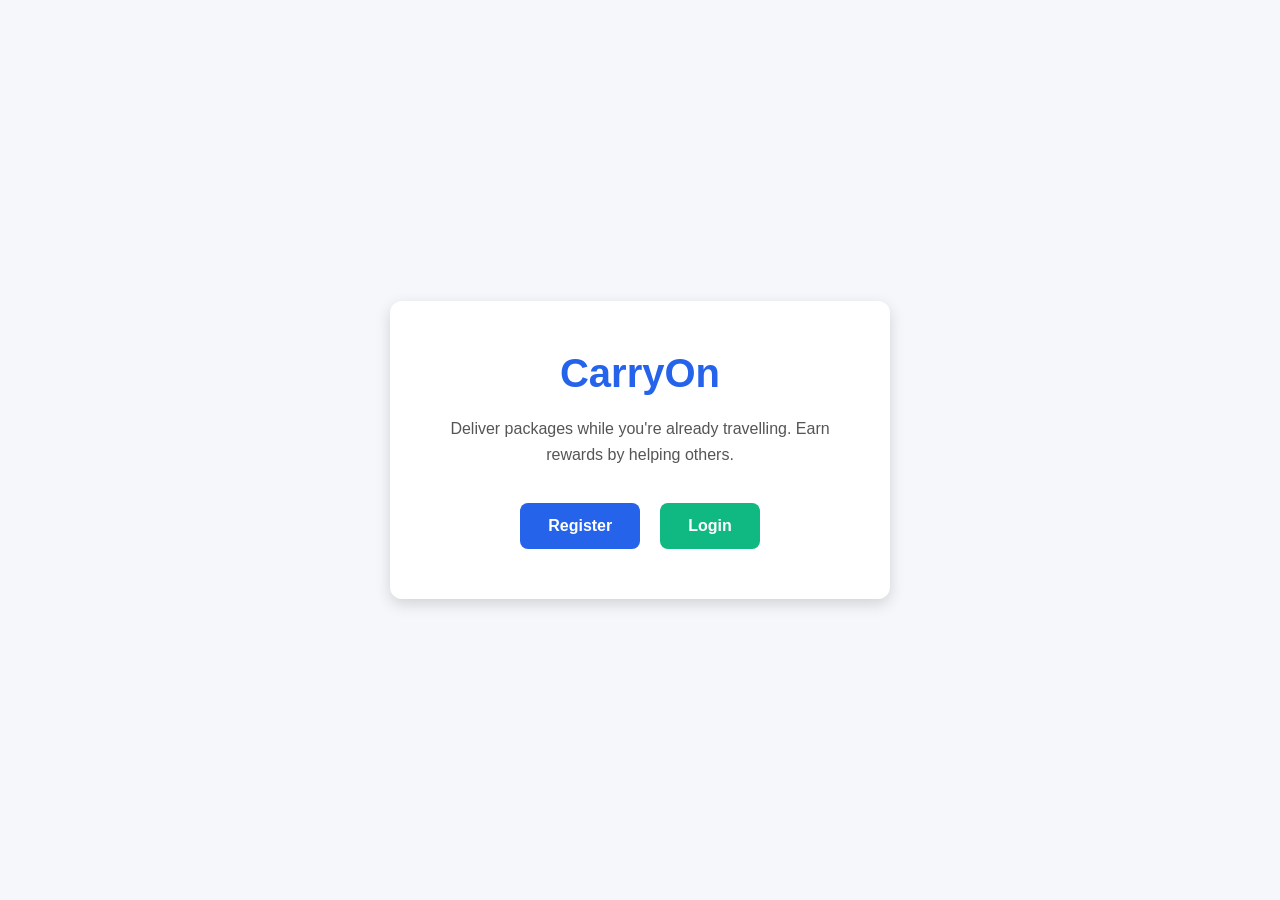
==== index.html @ 8bd2ea1e "SCRUM-6 Create landing page" ====
<!DOCTYPE html>
<html lang="en">
<head>
    <meta charset="UTF-8">
    <meta name="viewport" content="width=device-width, initial-scale=1.0">
    <title>CarryOn</title>

    <link rel="stylesheet" href="css/style.css">
</head>
<body>

    <div class="container">

        <div class="hero">

            <h1>CarryOn</h1>

            <p class="subtitle">
                Deliver packages while you're already travelling.
                Earn rewards by helping others.
            </p>

            <div class="buttons">

                <a href="register.html" class="btn primary">
                    Register
                </a>

                <a href="login.html" class="btn secondary">
                    Login
                </a>

            </div>

        </div>

    </div>

</body>
</html>
---- css/style.css ----
*{
    margin:0;
    padding:0;
    box-sizing:border-box;
    font-family:Arial, Helvetica, sans-serif;
}

body{

    background:#f5f7fb;

    display:flex;

    justify-content:center;

    align-items:center;

    min-height:100vh;

}

.container{

    width:100%;

    display:flex;

    justify-content:center;

}

.hero{

    background:white;

    width:500px;

    padding:50px;

    border-radius:12px;

    text-align:center;

    box-shadow:0 5px 15px rgba(0,0,0,.15);

}

.hero h1{

    color:#2563eb;

    margin-bottom:20px;

    font-size:40px;

}

.subtitle{

    color:#555;

    line-height:1.6;

    margin-bottom:35px;

}

.buttons{

    display:flex;

    justify-content:center;

    gap:20px;

}

.btn{

    text-decoration:none;

    padding:14px 28px;

    border-radius:8px;

    font-weight:bold;

    transition:.3s;

}

.primary{

    background:#2563eb;

    color:white;

}

.primary:hover{

    background:#1d4ed8;

}

.secondary{

    background:#10b981;

    color:white;

}

.secondary:hover{

    background:#059669;

}
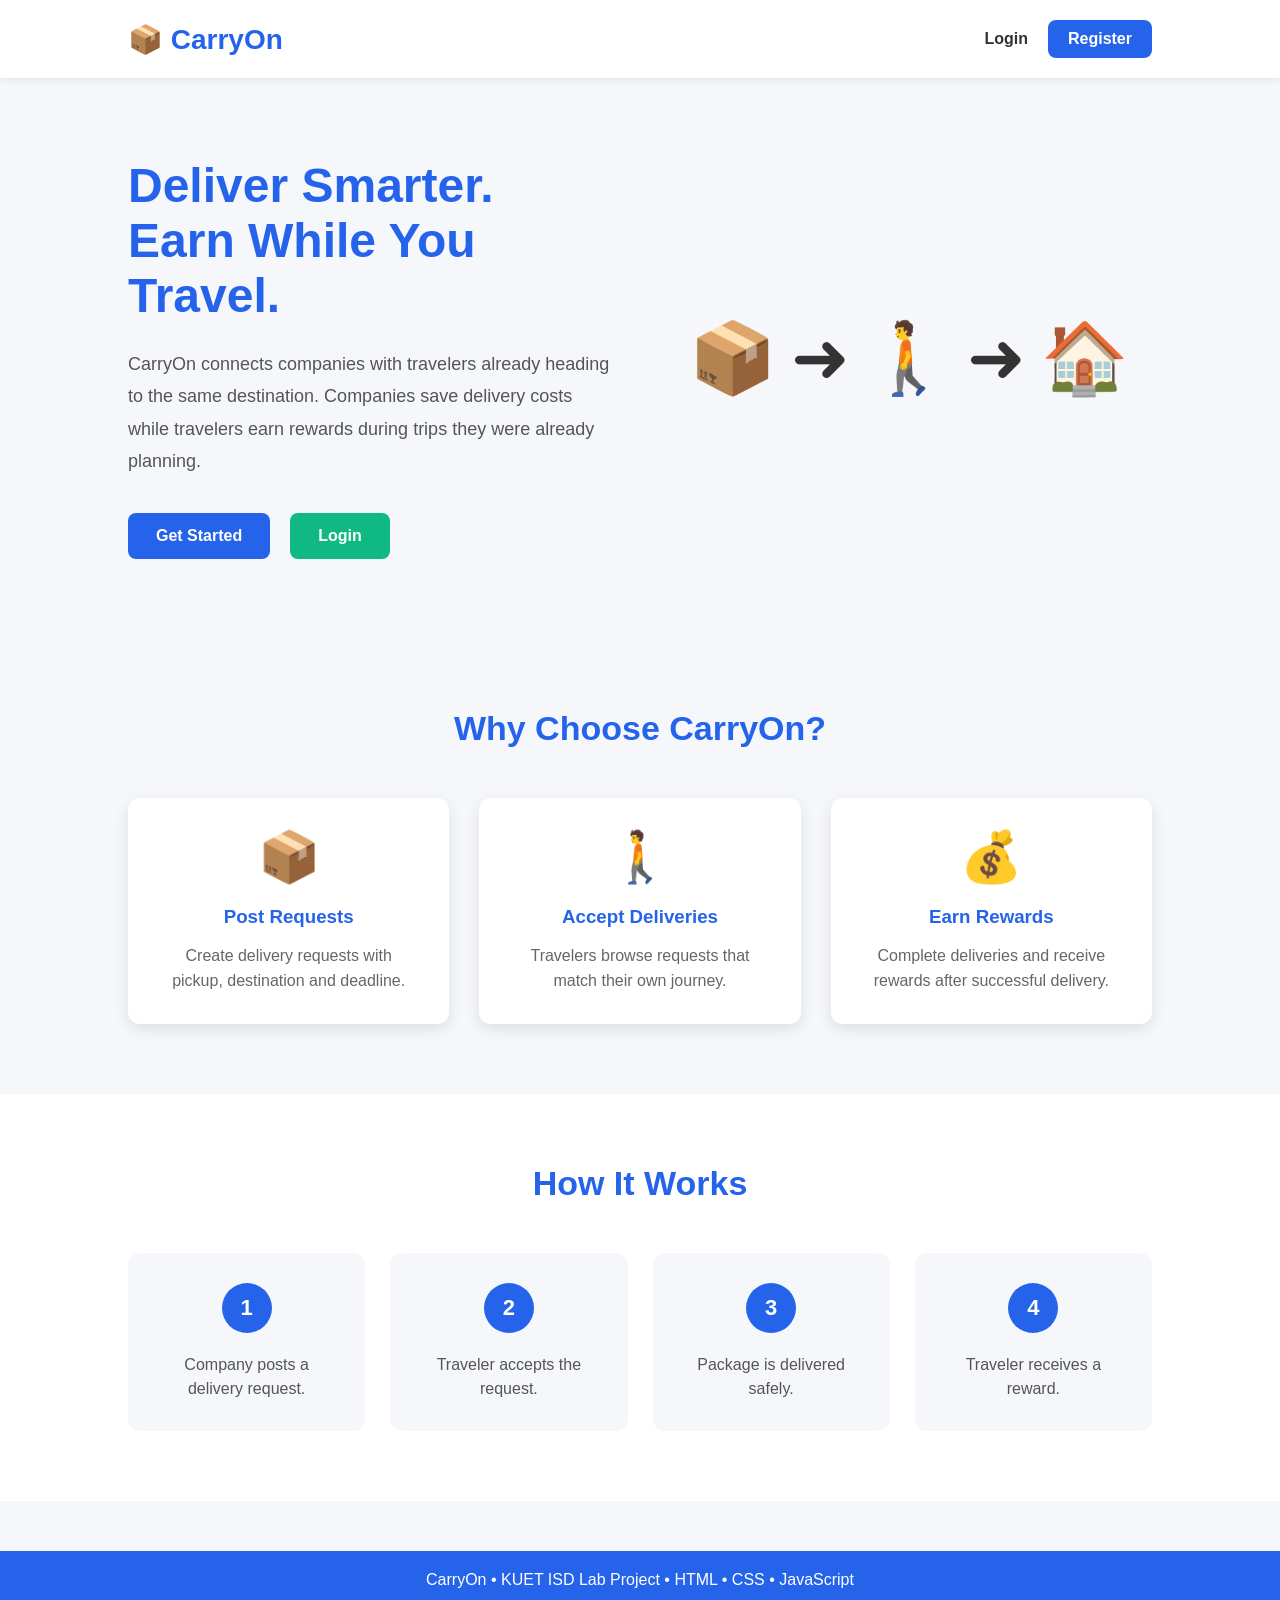
==== commit 228e08a3: "SCRUM-6 Improve landing page UI" ====
--- a/index.html
+++ b/index.html
@@ -1,5 +1,6 @@
 <!DOCTYPE html>
 <html lang="en">
+
 <head>
     <meta charset="UTF-8">
     <meta name="viewport" content="width=device-width, initial-scale=1.0">
@@ -7,34 +8,115 @@
 
     <link rel="stylesheet" href="css/style.css">
 </head>
+
 <body>
 
-    <div class="container">
+    <nav class="navbar">
+        <div class="logo">📦 CarryOn</div>
 
-        <div class="hero">
+        <div class="nav-links">
+            <a href="login.html">Login</a>
+            <a href="register.html" class="nav-btn">Register</a>
+        </div>
+    </nav>
 
-            <h1>CarryOn</h1>
+    <section class="hero">
 
-            <p class="subtitle">
-                Deliver packages while you're already travelling.
-                Earn rewards by helping others.
+        <div class="hero-text">
+
+            <h1>Deliver Smarter.<br>Earn While You Travel.</h1>
+
+            <p>
+                CarryOn connects companies with travelers already heading to the
+                same destination. Companies save delivery costs while travelers
+                earn rewards during trips they were already planning.
             </p>
 
-            <div class="buttons">
+            <div class="hero-buttons">
+                <a href="register.html" class="btn primary">Get Started</a>
+                <a href="login.html" class="btn secondary">Login</a>
+            </div>
 
-                <a href="register.html" class="btn primary">
-                    Register
-                </a>
+        </div>
 
-                <a href="login.html" class="btn secondary">
-                    Login
-                </a>
+        <div class="hero-image">
+
+            <div class="animation">
+
+                <span>📦</span>
+                <span class="arrow">➜</span>
+                <span>🚶</span>
+                <span class="arrow">➜</span>
+                <span>🏠</span>
 
             </div>
 
         </div>
 
-    </div>
+    </section>
+
+    <section class="features">
+
+        <h2>Why Choose CarryOn?</h2>
+
+        <div class="feature-grid">
+
+            <div class="card">
+                <div class="icon">📦</div>
+                <h3>Post Requests</h3>
+                <p>Create delivery requests with pickup, destination and deadline.</p>
+            </div>
+
+            <div class="card">
+                <div class="icon">🚶</div>
+                <h3>Accept Deliveries</h3>
+                <p>Travelers browse requests that match their own journey.</p>
+            </div>
+
+            <div class="card">
+                <div class="icon">💰</div>
+                <h3>Earn Rewards</h3>
+                <p>Complete deliveries and receive rewards after successful delivery.</p>
+            </div>
+
+        </div>
+
+    </section>
+
+    <section class="how-it-works">
+
+        <h2>How It Works</h2>
+
+        <div class="steps">
+
+            <div class="step">
+                <span>1</span>
+                <p>Company posts a delivery request.</p>
+            </div>
+
+            <div class="step">
+                <span>2</span>
+                <p>Traveler accepts the request.</p>
+            </div>
+
+            <div class="step">
+                <span>3</span>
+                <p>Package is delivered safely.</p>
+            </div>
+
+            <div class="step">
+                <span>4</span>
+                <p>Traveler receives a reward.</p>
+            </div>
+
+        </div>
+
+    </section>
+
+    <footer>
+        <p>CarryOn • KUET ISD Lab Project • HTML • CSS • JavaScript</p>
+    </footer>
 
 </body>
+
 </html>
--- a/css/style.css
+++ b/css/style.css
@@ -6,113 +6,476 @@
 }
 
 body{
-
     background:#f5f7fb;
+    color:#333;
+}
+
+a{
+    text-decoration:none;
+}
+
+.navbar{
+
+    display:flex;
+    justify-content:space-between;
+    align-items:center;
+
+    padding:20px 10%;
+
+    background:white;
+
+    box-shadow:0 2px 8px rgba(0,0,0,.08);
+
+}
+
+.logo{
+
+    font-size:28px;
+
+    font-weight:bold;
+
+    color:#2563EB;
+
+}
+
+.nav-links{
+
+    display:flex;
+
+    gap:20px;
+
+    align-items:center;
+
+}
+
+.nav-links a{
+
+    color:#333;
+
+    font-weight:bold;
+
+}
+
+.nav-btn{
+
+    background:#2563EB;
+
+    color:white !important;
+
+    padding:10px 20px;
+
+    border-radius:8px;
+
+}
+
+.hero{
+
+    display:flex;
+
+    justify-content:space-between;
+
+    align-items:center;
+
+    padding:80px 10%;
+
+    gap:50px;
+
+}
+
+.hero-text{
+
+    flex:1;
+
+}
+
+.hero-text h1{
+
+    font-size:48px;
+
+    color:#2563EB;
+
+    margin-bottom:25px;
+
+}
+
+.hero-text p{
+
+    font-size:18px;
+
+    line-height:1.8;
+
+    color:#555;
+
+    margin-bottom:35px;
+
+}
+
+.hero-buttons{
+
+    display:flex;
+
+    gap:20px;
+
+}
+
+.btn{
+
+    padding:14px 28px;
+
+    border-radius:8px;
+
+    font-weight:bold;
+
+    transition:.3s;
+
+}
+
+.primary{
+
+    background:#2563EB;
+
+    color:white;
+
+}
+
+.primary:hover{
+
+    background:#1d4ed8;
+
+}
+
+.secondary{
+
+    background:#10B981;
+
+    color:white;
+
+}
+
+.secondary:hover{
+
+    background:#059669;
+
+}
+
+.hero-image{
+
+    flex:1;
 
     display:flex;
 
     justify-content:center;
 
+}
+
+.animation{
+
+    font-size:70px;
+
+    display:flex;
+
+    align-items:center;
+
+    gap:15px;
+
+}
+
+.arrow{
+
+    animation:move 1s infinite alternate;
+
+}
+
+@keyframes move{
+
+    from{
+
+        transform:translateX(0);
+
+    }
+
+    to{
+
+        transform:translateX(12px);
+
+    }
+
+}
+
+.features{
+
+    padding:70px 10%;
+
+    text-align:center;
+
+}
+
+.features h2{
+
+    font-size:34px;
+
+    color:#2563EB;
+
+    margin-bottom:50px;
+
+}
+
+.feature-grid{
+
+    display:grid;
+
+    grid-template-columns:repeat(auto-fit,minmax(250px,1fr));
+
+    gap:30px;
+
+}
+
+.card{
+
+    background:white;
+
+    padding:30px;
+
+    border-radius:12px;
+
+    box-shadow:0 5px 15px rgba(0,0,0,.1);
+
+    transition:.3s;
+
+}
+
+.card:hover{
+
+    transform:translateY(-5px);
+
+}
+
+.icon{
+
+    font-size:50px;
+
+    margin-bottom:20px;
+
+}
+
+.card h3{
+
+    margin-bottom:15px;
+
+    color:#2563EB;
+
+}
+
+.card p{
+
+    line-height:1.6;
+
+    color:#666;
+
+}
+
+.how-it-works{
+
+    padding:70px 10%;
+
+    background:white;
+
+    text-align:center;
+
+}
+
+.how-it-works h2{
+
+    color:#2563EB;
+
+    margin-bottom:50px;
+
+    font-size:34px;
+
+}
+
+.steps{
+
+    display:grid;
+
+    grid-template-columns:repeat(auto-fit,minmax(180px,1fr));
+
+    gap:25px;
+
+}
+
+.step{
+
+    background:#f5f7fb;
+
+    border-radius:12px;
+
+    padding:30px;
+
+}
+
+.step span{
+
+    display:inline-flex;
+
+    justify-content:center;
+
+    align-items:center;
+
+    width:50px;
+
+    height:50px;
+
+    background:#2563EB;
+
+    color:white;
+
+    border-radius:50%;
+
+    font-size:22px;
+
+    font-weight:bold;
+
+    margin-bottom:20px;
+
+}
+
+.step p{
+
+    color:#555;
+
+    line-height:1.5;
+
+}
+
+footer{
+
+    background:#2563EB;
+
+    color:white;
+
+    text-align:center;
+
+    padding:20px;
+
+    margin-top:50px;
+
+}
+
+/* ---------- Registration Page ---------- */
+
+.container{
+
+    display:flex;
+
+    justify-content:center;
+
     align-items:center;
 
     min-height:100vh;
 
 }
 
-.container{
+.form-card{
+
+    background:white;
+
+    width:450px;
+
+    padding:40px;
+
+    border-radius:12px;
+
+    box-shadow:0 5px 15px rgba(0,0,0,.15);
+
+}
+
+.form-card h1{
+
+    text-align:center;
+
+    color:#2563EB;
+
+    margin-bottom:10px;
+
+}
+
+.form-card p{
+
+    text-align:center;
+
+    margin-bottom:25px;
+
+    color:#666;
+
+}
+
+.form-group{
+
+    margin-bottom:18px;
+
+}
+
+.form-group label{
+
+    display:block;
+
+    margin-bottom:6px;
+
+    font-weight:bold;
+
+}
+
+.form-group input{
 
     width:100%;
 
-    display:flex;
-
-    justify-content:center;
-
-}
-
-.hero{
-
-    background:white;
-
-    width:500px;
-
-    padding:50px;
-
-    border-radius:12px;
-
-    text-align:center;
-
-    box-shadow:0 5px 15px rgba(0,0,0,.15);
-
-}
-
-.hero h1{
-
-    color:#2563eb;
-
-    margin-bottom:20px;
-
-    font-size:40px;
-
-}
-
-.subtitle{
-
-    color:#555;
-
-    line-height:1.6;
-
-    margin-bottom:35px;
-
-}
-
-.buttons{
-
-    display:flex;
-
-    justify-content:center;
+    padding:12px;
+
+    border:1px solid #ccc;
+
+    border-radius:8px;
+
+    font-size:15px;
+
+}
+
+.radio-group{
+
+    display:flex;
 
     gap:20px;
 
 }
 
-.btn{
-
-    text-decoration:none;
-
-    padding:14px 28px;
-
-    border-radius:8px;
-
-    font-weight:bold;
-
-    transition:.3s;
-
-}
-
-.primary{
-
-    background:#2563eb;
-
-    color:white;
-
-}
-
-.primary:hover{
-
-    background:#1d4ed8;
-
-}
-
-.secondary{
-
-    background:#10b981;
-
-    color:white;
-
-}
-
-.secondary:hover{
-
-    background:#059669;
+.radio-group label{
+
+    font-weight:normal;
+
+}
+
+button{
+
+    width:100%;
+
+    border:none;
+
+    cursor:pointer;
+
+    font-size:16px;
+
+}
+
+.login-link{
+
+    margin-top:20px;
+
+}
+
+.login-link a{
+
+    color:#2563EB;
+
+    font-weight:bold;
 
 }
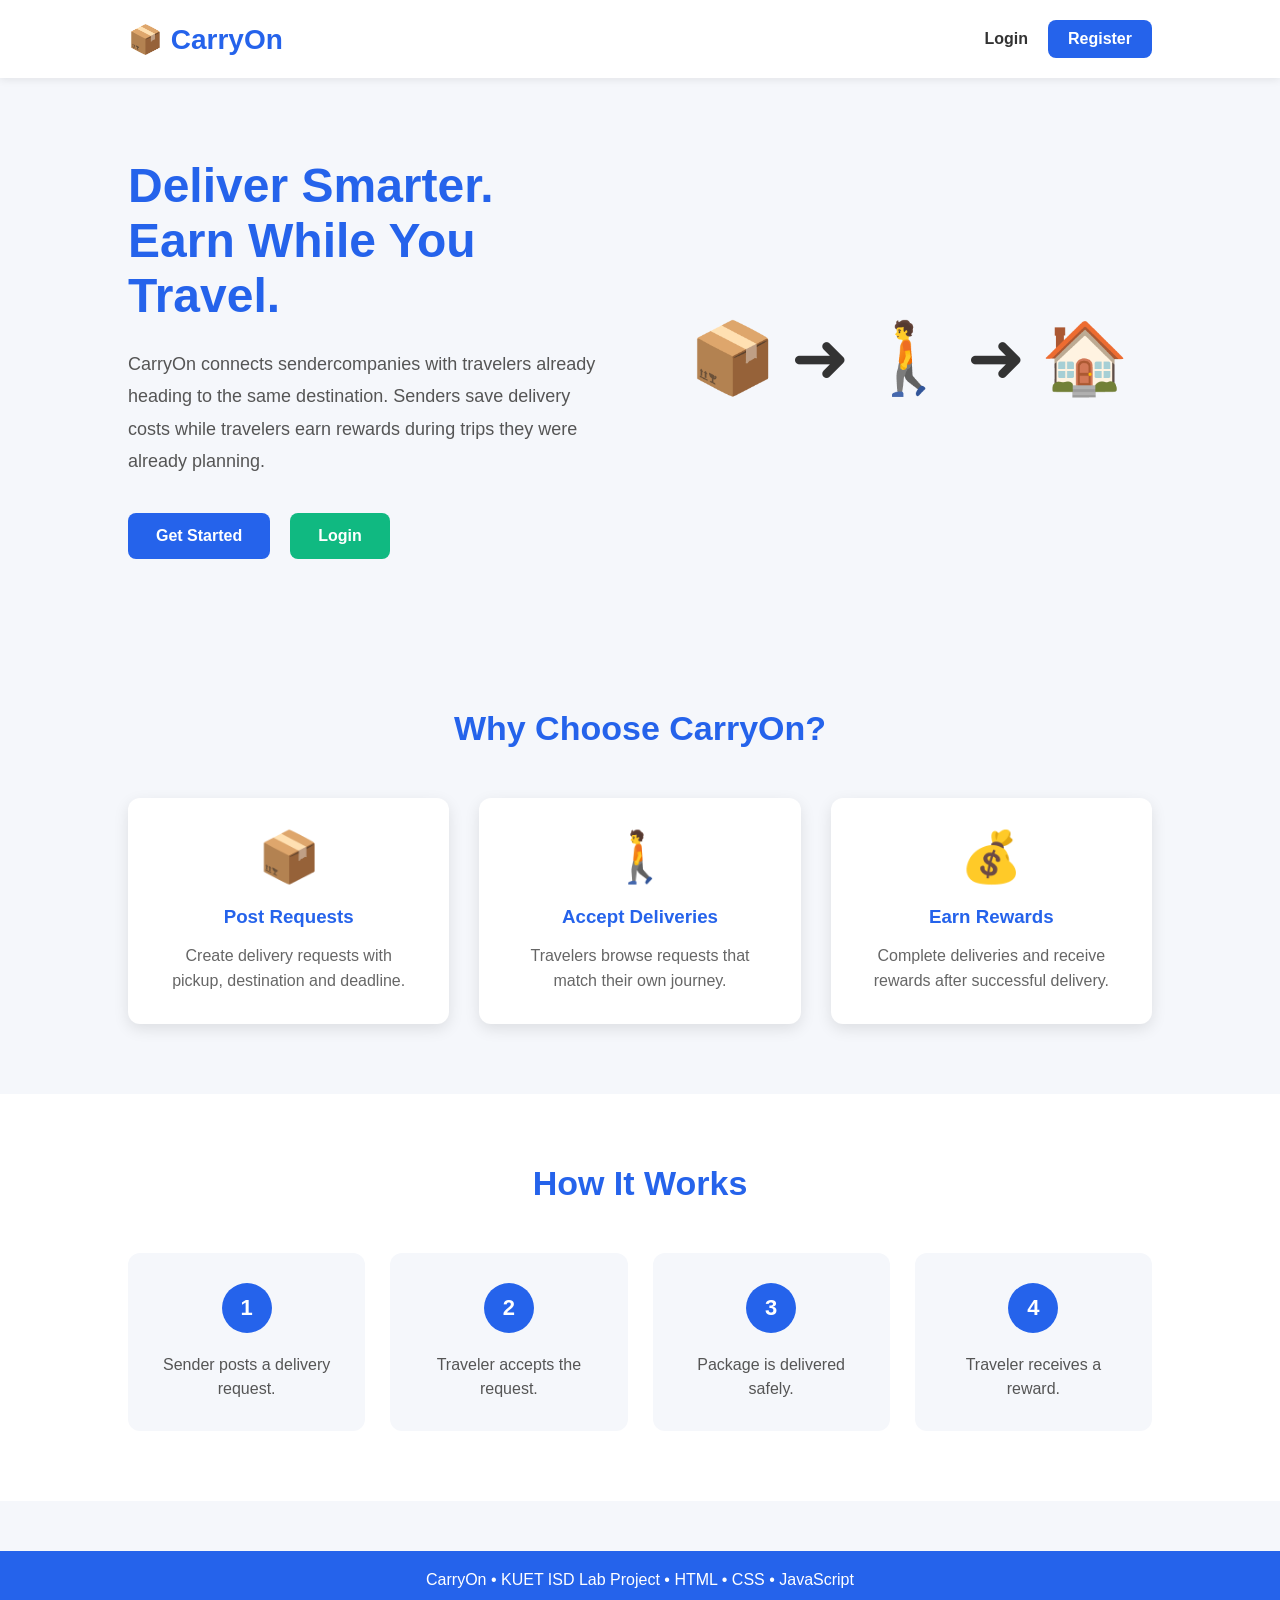
==== commit 6a2cb396: "SCRUM-7 Add user authentication" ====
--- a/index.html
+++ b/index.html
@@ -27,8 +27,8 @@
             <h1>Deliver Smarter.<br>Earn While You Travel.</h1>
 
             <p>
-                CarryOn connects companies with travelers already heading to the
-                same destination. Companies save delivery costs while travelers
+                CarryOn connects sendercompanies with travelers already heading to the
+                same destination. Senders save delivery costs while travelers
                 earn rewards during trips they were already planning.
             </p>
 
@@ -91,7 +91,7 @@
 
             <div class="step">
                 <span>1</span>
-                <p>Company posts a delivery request.</p>
+                <p>Sender posts a delivery request.</p>
             </div>
 
             <div class="step">
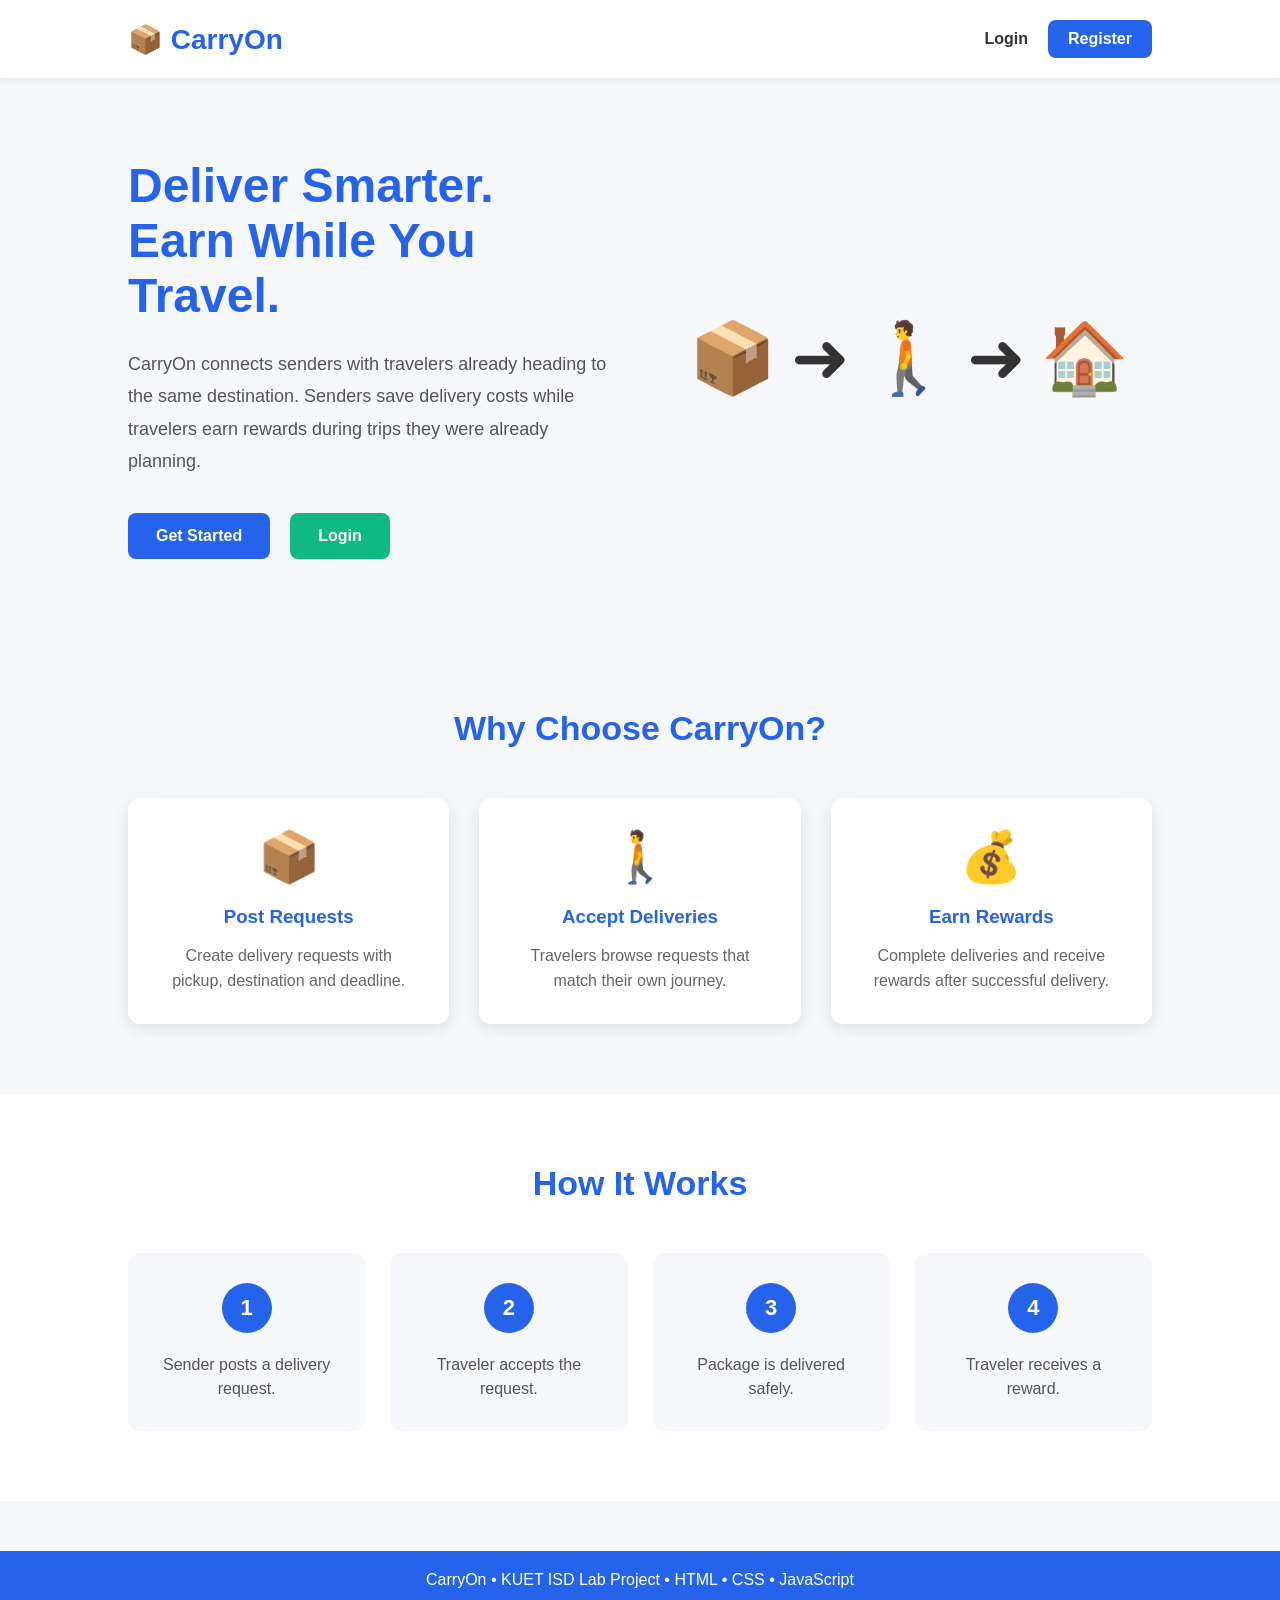
==== commit ec6595de: "SCRUM-8 Add profile update functionality" ====
--- a/index.html
+++ b/index.html
@@ -27,7 +27,7 @@
             <h1>Deliver Smarter.<br>Earn While You Travel.</h1>
 
             <p>
-                CarryOn connects sendercompanies with travelers already heading to the
+                CarryOn connects senders with travelers already heading to the
                 same destination. Senders save delivery costs while travelers
                 earn rewards during trips they were already planning.
             </p>
--- a/css/style.css
+++ b/css/style.css
@@ -478,4 +478,20 @@
 
     font-weight:bold;
 
+}
+
+.btn{
+
+    display:inline-block;
+
+    text-align:center;
+
+}
+
+.form-card .btn{
+
+    width:100%;
+
+    margin-top:10px;
+
 }
